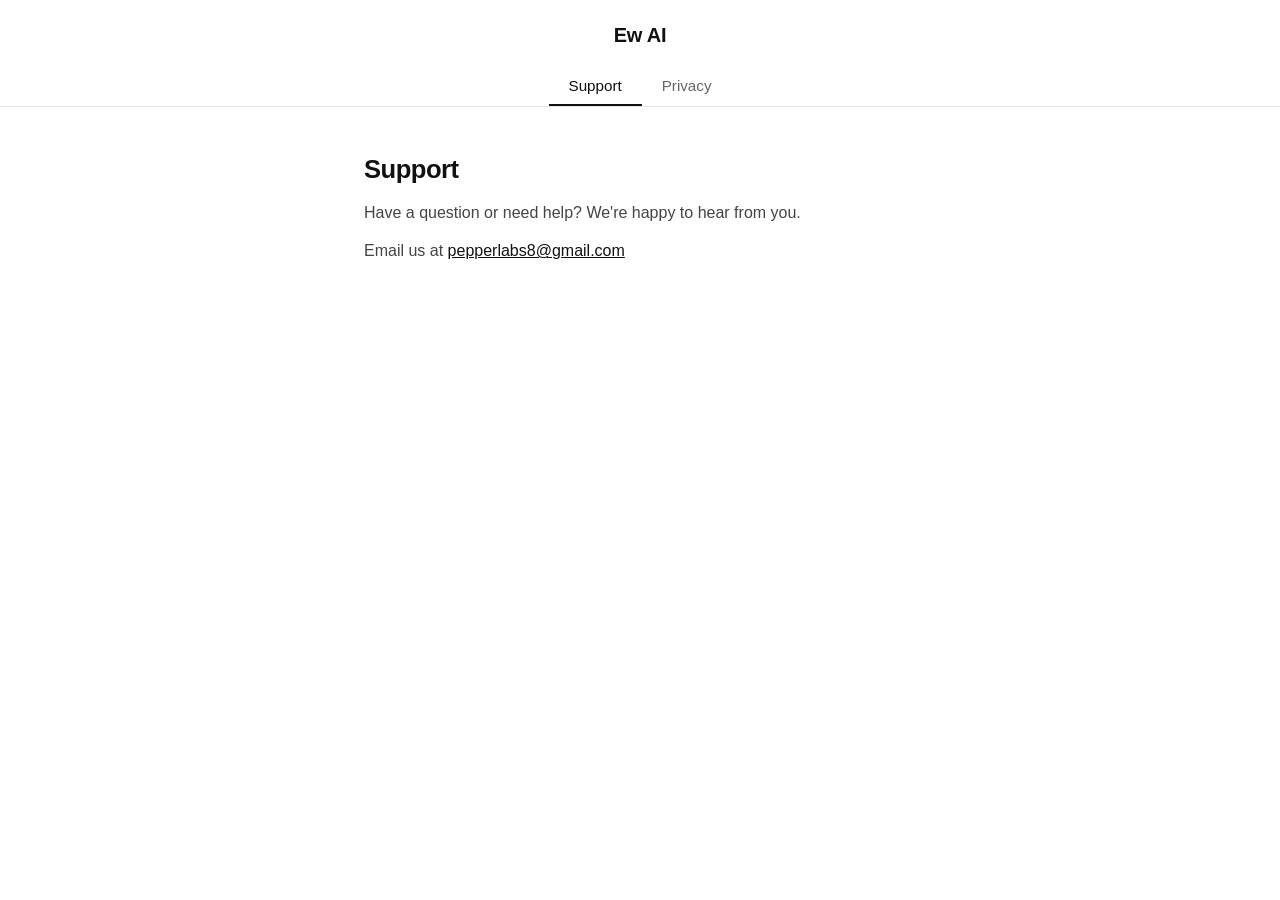
==== support/index.html @ 2c6c0e42 "Initial website Made-with: Cursor" ====
<!DOCTYPE html>
<html lang="en">
<head>
  <meta charset="UTF-8">
  <meta name="viewport" content="width=device-width, initial-scale=1">
  <title>Support — Ew AI</title>
  <link rel="stylesheet" href="../style.css">
</head>
<body>
  <header>
    <span class="app-name">Ew AI</span>
    <nav class="tabs">
      <a href="../support/" class="tab active">Support</a>
      <a href="../privacy/" class="tab">Privacy</a>
    </nav>
  </header>
  <main>
    <h1>Support</h1>
    <p>Have a question or need help? We're happy to hear from you.</p>
    <p>Email us at <a href="mailto:pepperlabs8@gmail.com" class="email">pepperlabs8@gmail.com</a></p>
  </main>
</body>
</html>
---- style.css ----
*, *::before, *::after {
  box-sizing: border-box;
  margin: 0;
  padding: 0;
}

body {
  font-family: -apple-system, BlinkMacSystemFont, "Segoe UI", Roboto, Helvetica, Arial, sans-serif;
  background: #fff;
  color: #111;
  min-height: 100vh;
}

header {
  border-bottom: 1px solid #e5e5e5;
  padding: 24px 24px 0;
  display: flex;
  flex-direction: column;
  align-items: center;
}

.app-name {
  font-size: 1.25rem;
  font-weight: 600;
  letter-spacing: -0.01em;
  margin-bottom: 20px;
  color: #111;
}

nav.tabs {
  display: flex;
  gap: 0;
}

a.tab {
  text-decoration: none;
  font-size: 0.95rem;
  font-weight: 500;
  color: #666;
  padding: 10px 20px;
  border-bottom: 2px solid transparent;
  transition: color 0.15s, border-color 0.15s;
}

a.tab:hover {
  color: #111;
}

a.tab.active {
  color: #111;
  border-bottom-color: #111;
}

main {
  max-width: 600px;
  margin: 0 auto;
  padding: 48px 24px;
}

h1 {
  font-size: 1.6rem;
  font-weight: 600;
  margin-bottom: 16px;
  letter-spacing: -0.02em;
}

p {
  font-size: 1rem;
  line-height: 1.65;
  color: #444;
  margin-bottom: 12px;
}

a.email {
  color: #111;
  font-weight: 500;
}

a.email:hover {
  text-decoration: none;
  color: #555;
}
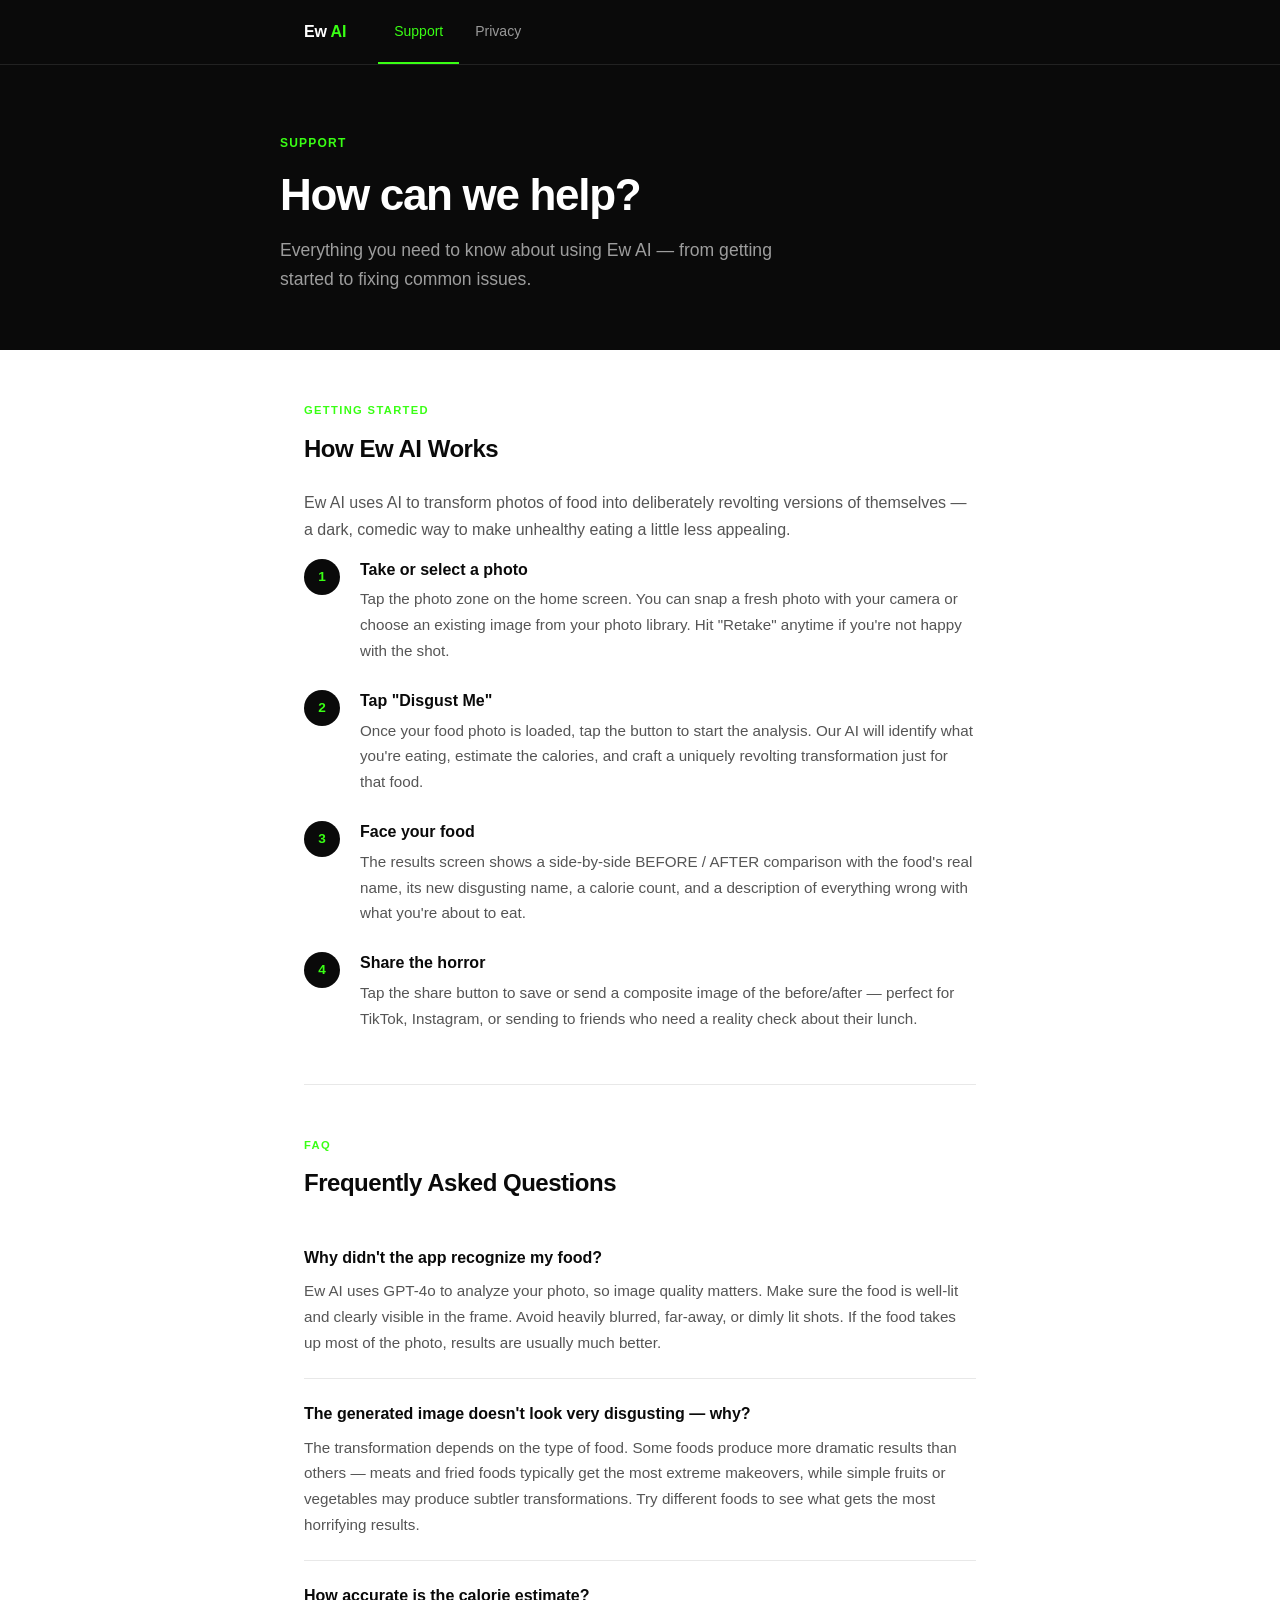
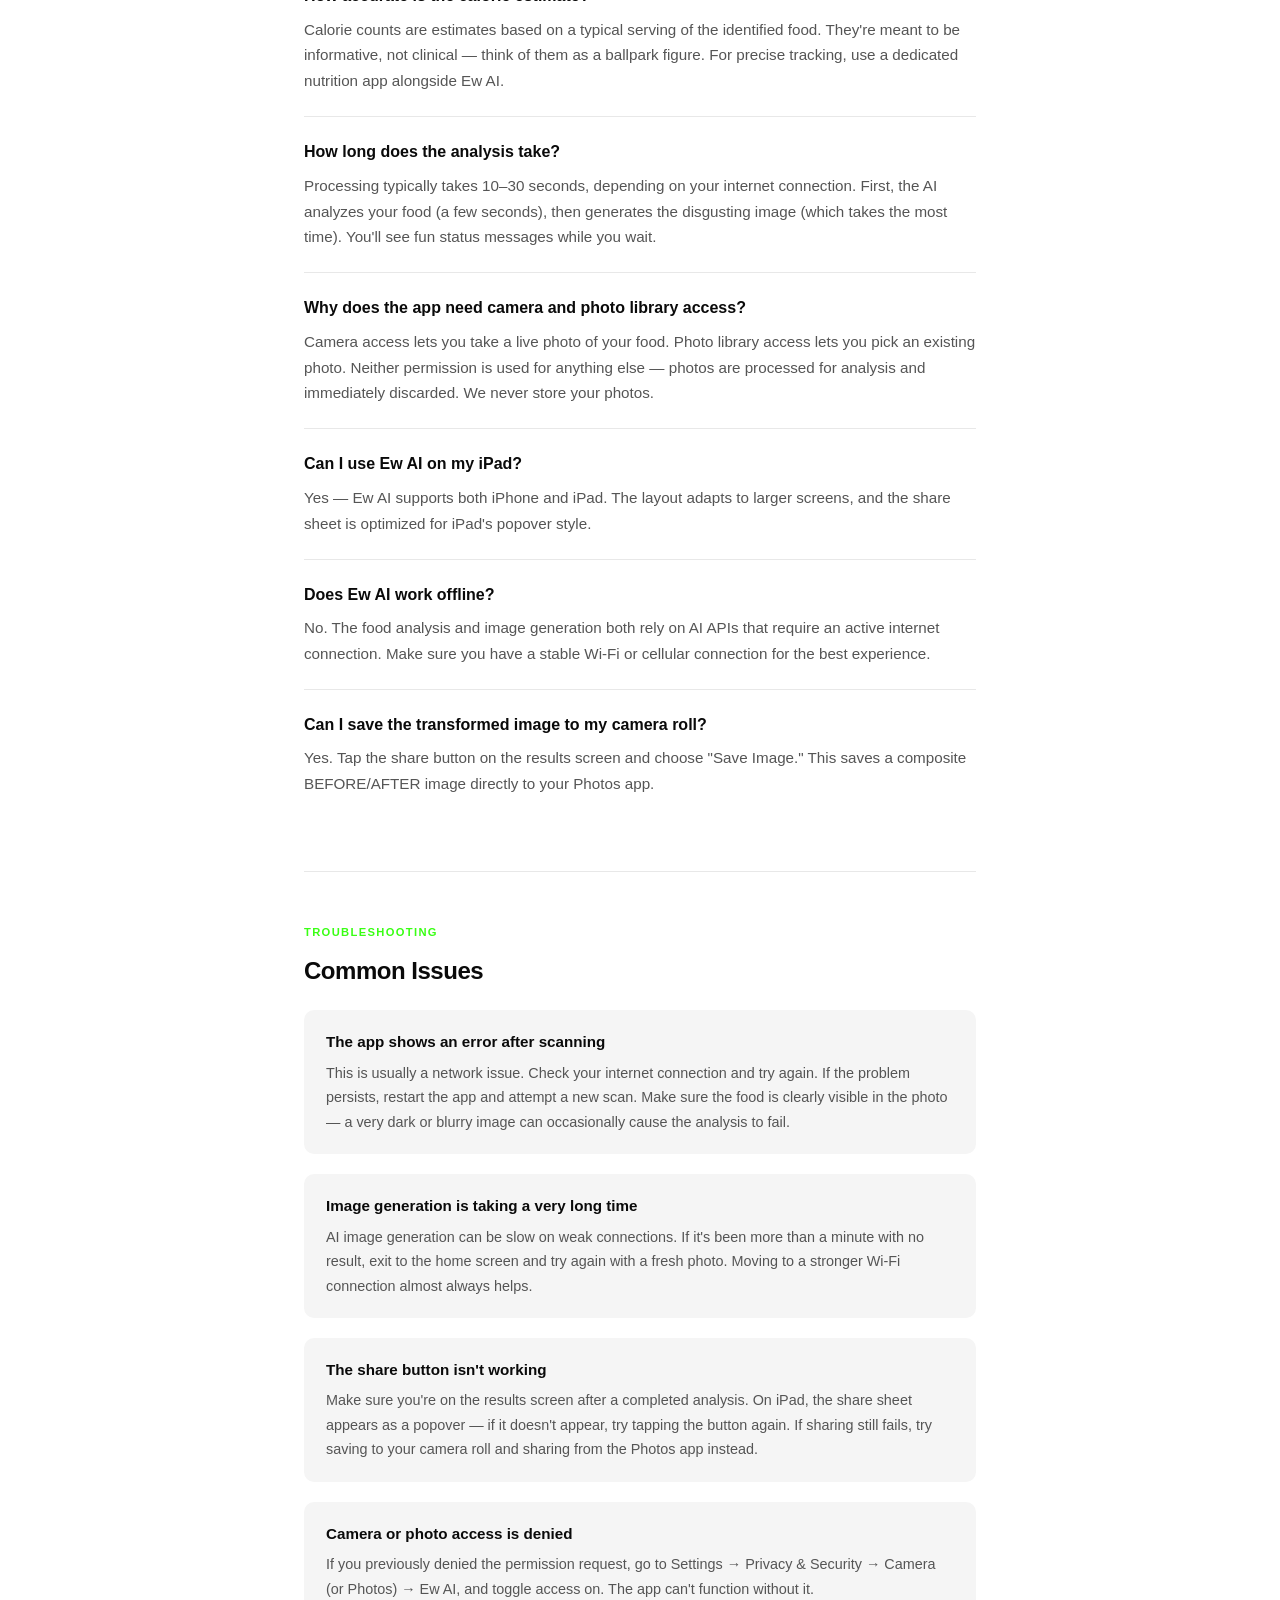
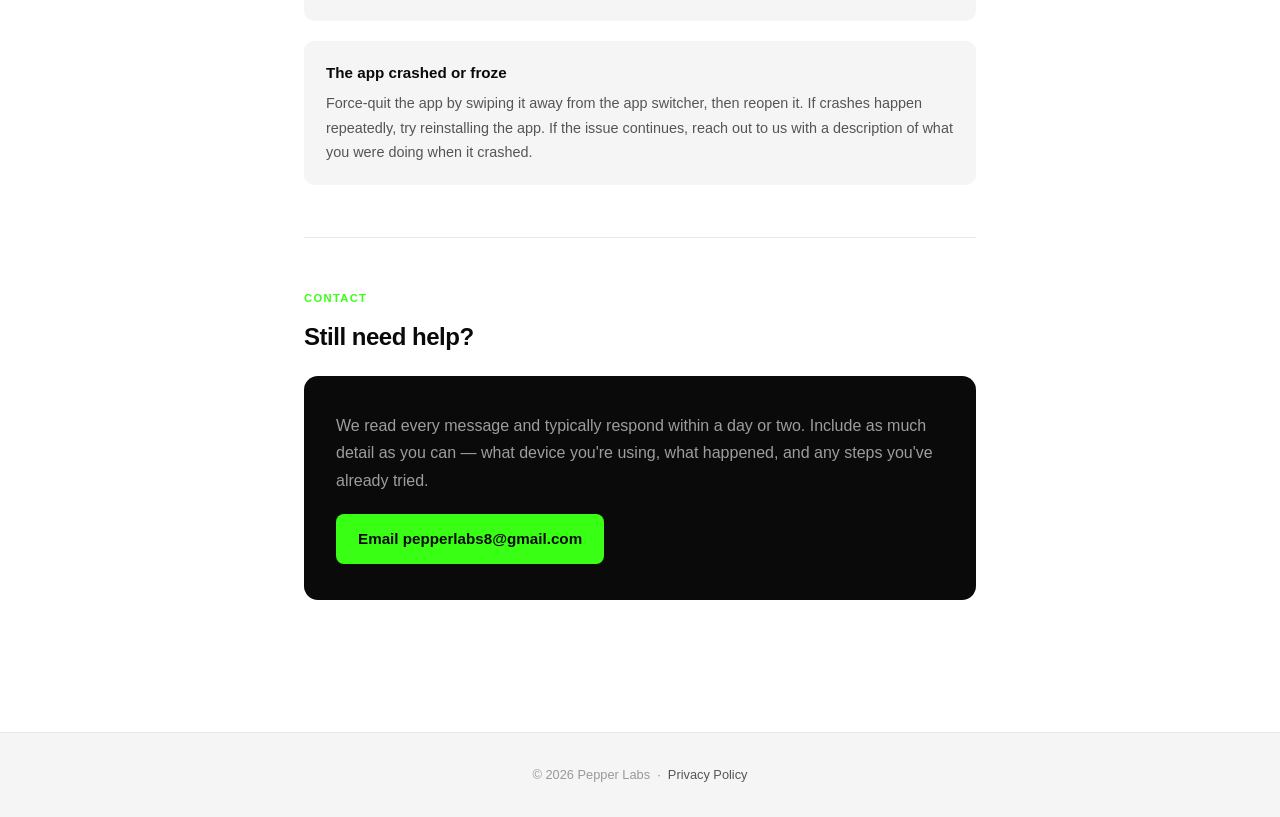
==== commit 735ceaf5: "Update website Made-with: Cursor" ====
--- a/support/index.html
+++ b/support/index.html
@@ -7,17 +7,164 @@
   <link rel="stylesheet" href="../style.css">
 </head>
 <body>
+
   <header>
-    <span class="app-name">Ew AI</span>
-    <nav class="tabs">
-      <a href="../support/" class="tab active">Support</a>
-      <a href="../privacy/" class="tab">Privacy</a>
-    </nav>
+    <div class="header-inner">
+      <span class="app-name">Ew <span>AI</span></span>
+      <nav class="tabs">
+        <a href="../support/" class="tab active">Support</a>
+        <a href="../privacy/" class="tab">Privacy</a>
+      </nav>
+    </div>
   </header>
-  <main>
-    <h1>Support</h1>
-    <p>Have a question or need help? We're happy to hear from you.</p>
-    <p>Email us at <a href="mailto:pepperlabs8@gmail.com" class="email">pepperlabs8@gmail.com</a></p>
-  </main>
+
+  <div class="hero">
+    <div class="hero-inner">
+      <span class="hero-label">Support</span>
+      <h1>How can we help?</h1>
+      <p>Everything you need to know about using Ew AI — from getting started to fixing common issues.</p>
+    </div>
+  </div>
+
+  <div class="content">
+
+    <!-- How It Works -->
+    <div class="section">
+      <div class="section-label">Getting Started</div>
+      <h2>How Ew AI Works</h2>
+      <p>Ew AI uses AI to transform photos of food into deliberately revolting versions of themselves — a dark, comedic way to make unhealthy eating a little less appealing.</p>
+      <div class="steps">
+        <div class="step">
+          <div class="step-num">1</div>
+          <div class="step-body">
+            <h3>Take or select a photo</h3>
+            <p>Tap the photo zone on the home screen. You can snap a fresh photo with your camera or choose an existing image from your photo library. Hit "Retake" anytime if you're not happy with the shot.</p>
+          </div>
+        </div>
+        <div class="step">
+          <div class="step-num">2</div>
+          <div class="step-body">
+            <h3>Tap "Disgust Me"</h3>
+            <p>Once your food photo is loaded, tap the button to start the analysis. Our AI will identify what you're eating, estimate the calories, and craft a uniquely revolting transformation just for that food.</p>
+          </div>
+        </div>
+        <div class="step">
+          <div class="step-num">3</div>
+          <div class="step-body">
+            <h3>Face your food</h3>
+            <p>The results screen shows a side-by-side BEFORE / AFTER comparison with the food's real name, its new disgusting name, a calorie count, and a description of everything wrong with what you're about to eat.</p>
+          </div>
+        </div>
+        <div class="step">
+          <div class="step-num">4</div>
+          <div class="step-body">
+            <h3>Share the horror</h3>
+            <p>Tap the share button to save or send a composite image of the before/after — perfect for TikTok, Instagram, or sending to friends who need a reality check about their lunch.</p>
+          </div>
+        </div>
+      </div>
+    </div>
+
+    <!-- FAQ -->
+    <div class="section">
+      <div class="section-label">FAQ</div>
+      <h2>Frequently Asked Questions</h2>
+      <div class="faq">
+
+        <div class="faq-item">
+          <h3>Why didn't the app recognize my food?</h3>
+          <p>Ew AI uses GPT-4o to analyze your photo, so image quality matters. Make sure the food is well-lit and clearly visible in the frame. Avoid heavily blurred, far-away, or dimly lit shots. If the food takes up most of the photo, results are usually much better.</p>
+        </div>
+
+        <div class="faq-item">
+          <h3>The generated image doesn't look very disgusting — why?</h3>
+          <p>The transformation depends on the type of food. Some foods produce more dramatic results than others — meats and fried foods typically get the most extreme makeovers, while simple fruits or vegetables may produce subtler transformations. Try different foods to see what gets the most horrifying results.</p>
+        </div>
+
+        <div class="faq-item">
+          <h3>How accurate is the calorie estimate?</h3>
+          <p>Calorie counts are estimates based on a typical serving of the identified food. They're meant to be informative, not clinical — think of them as a ballpark figure. For precise tracking, use a dedicated nutrition app alongside Ew AI.</p>
+        </div>
+
+        <div class="faq-item">
+          <h3>How long does the analysis take?</h3>
+          <p>Processing typically takes 10–30 seconds, depending on your internet connection. First, the AI analyzes your food (a few seconds), then generates the disgusting image (which takes the most time). You'll see fun status messages while you wait.</p>
+        </div>
+
+        <div class="faq-item">
+          <h3>Why does the app need camera and photo library access?</h3>
+          <p>Camera access lets you take a live photo of your food. Photo library access lets you pick an existing photo. Neither permission is used for anything else — photos are processed for analysis and immediately discarded. We never store your photos.</p>
+        </div>
+
+        <div class="faq-item">
+          <h3>Can I use Ew AI on my iPad?</h3>
+          <p>Yes — Ew AI supports both iPhone and iPad. The layout adapts to larger screens, and the share sheet is optimized for iPad's popover style.</p>
+        </div>
+
+        <div class="faq-item">
+          <h3>Does Ew AI work offline?</h3>
+          <p>No. The food analysis and image generation both rely on AI APIs that require an active internet connection. Make sure you have a stable Wi-Fi or cellular connection for the best experience.</p>
+        </div>
+
+        <div class="faq-item">
+          <h3>Can I save the transformed image to my camera roll?</h3>
+          <p>Yes. Tap the share button on the results screen and choose "Save Image." This saves a composite BEFORE/AFTER image directly to your Photos app.</p>
+        </div>
+
+      </div>
+    </div>
+
+    <!-- Troubleshooting -->
+    <div class="section">
+      <div class="section-label">Troubleshooting</div>
+      <h2>Common Issues</h2>
+      <div class="trouble-list">
+
+        <div class="trouble-item">
+          <h3>The app shows an error after scanning</h3>
+          <p>This is usually a network issue. Check your internet connection and try again. If the problem persists, restart the app and attempt a new scan. Make sure the food is clearly visible in the photo — a very dark or blurry image can occasionally cause the analysis to fail.</p>
+        </div>
+
+        <div class="trouble-item">
+          <h3>Image generation is taking a very long time</h3>
+          <p>AI image generation can be slow on weak connections. If it's been more than a minute with no result, exit to the home screen and try again with a fresh photo. Moving to a stronger Wi-Fi connection almost always helps.</p>
+        </div>
+
+        <div class="trouble-item">
+          <h3>The share button isn't working</h3>
+          <p>Make sure you're on the results screen after a completed analysis. On iPad, the share sheet appears as a popover — if it doesn't appear, try tapping the button again. If sharing still fails, try saving to your camera roll and sharing from the Photos app instead.</p>
+        </div>
+
+        <div class="trouble-item">
+          <h3>Camera or photo access is denied</h3>
+          <p>If you previously denied the permission request, go to Settings → Privacy & Security → Camera (or Photos) → Ew AI, and toggle access on. The app can't function without it.</p>
+        </div>
+
+        <div class="trouble-item">
+          <h3>The app crashed or froze</h3>
+          <p>Force-quit the app by swiping it away from the app switcher, then reopen it. If crashes happen repeatedly, try reinstalling the app. If the issue continues, reach out to us with a description of what you were doing when it crashed.</p>
+        </div>
+
+      </div>
+    </div>
+
+    <!-- Contact -->
+    <div class="section">
+      <div class="section-label">Contact</div>
+      <h2>Still need help?</h2>
+      <div class="contact-card">
+        <p>We read every message and typically respond within a day or two. Include as much detail as you can — what device you're using, what happened, and any steps you've already tried.</p>
+        <a href="mailto:pepperlabs8@gmail.com" class="email-link">
+          Email pepperlabs8@gmail.com
+        </a>
+      </div>
+    </div>
+
+  </div>
+
+  <footer>
+    <p>&copy; 2026 Pepper Labs &nbsp;&middot;&nbsp; <a href="../privacy/">Privacy Policy</a></p>
+  </footer>
+
 </body>
 </html>
--- a/style.css
+++ b/style.css
@@ -4,27 +4,60 @@
   padding: 0;
 }
 
+:root {
+  --green: #39FF14;
+  --black: #0a0a0a;
+  --gray-100: #f5f5f5;
+  --gray-200: #e8e8e8;
+  --gray-400: #999;
+  --gray-600: #555;
+  --gray-800: #222;
+  --text: #111;
+  --max-width: 720px;
+}
+
+html {
+  scroll-behavior: smooth;
+}
+
 body {
   font-family: -apple-system, BlinkMacSystemFont, "Segoe UI", Roboto, Helvetica, Arial, sans-serif;
   background: #fff;
-  color: #111;
-  min-height: 100vh;
-}
+  color: var(--text);
+  line-height: 1.6;
+  -webkit-font-smoothing: antialiased;
+}
+
+/* ─── Header ─────────────────────────────── */
 
 header {
-  border-bottom: 1px solid #e5e5e5;
-  padding: 24px 24px 0;
-  display: flex;
-  flex-direction: column;
+  position: sticky;
+  top: 0;
+  z-index: 100;
+  background: var(--black);
+  border-bottom: 1px solid #222;
+}
+
+.header-inner {
+  max-width: var(--max-width);
+  margin: 0 auto;
+  padding: 0 24px;
+  display: flex;
   align-items: center;
+  gap: 32px;
 }
 
 .app-name {
-  font-size: 1.25rem;
-  font-weight: 600;
+  font-size: 1rem;
+  font-weight: 700;
+  color: #fff;
   letter-spacing: -0.01em;
-  margin-bottom: 20px;
-  color: #111;
+  padding: 18px 0;
+  flex-shrink: 0;
+}
+
+.app-name span {
+  color: var(--green);
 }
 
 nav.tabs {
@@ -34,49 +67,348 @@
 
 a.tab {
   text-decoration: none;
-  font-size: 0.95rem;
+  font-size: 0.875rem;
   font-weight: 500;
-  color: #666;
-  padding: 10px 20px;
+  color: var(--gray-400);
+  padding: 20px 16px;
   border-bottom: 2px solid transparent;
   transition: color 0.15s, border-color 0.15s;
+  white-space: nowrap;
 }
 
 a.tab:hover {
-  color: #111;
+  color: #fff;
 }
 
 a.tab.active {
-  color: #111;
-  border-bottom-color: #111;
-}
-
-main {
-  max-width: 600px;
+  color: var(--green);
+  border-bottom-color: var(--green);
+}
+
+/* ─── Hero ────────────────────────────────── */
+
+.hero {
+  background: var(--black);
+  color: #fff;
+  padding: 64px 24px 56px;
+}
+
+.hero-inner {
+  max-width: var(--max-width);
   margin: 0 auto;
-  padding: 48px 24px;
-}
-
-h1 {
-  font-size: 1.6rem;
+}
+
+.hero-label {
+  display: inline-block;
+  font-size: 0.75rem;
   font-weight: 600;
+  letter-spacing: 0.1em;
+  text-transform: uppercase;
+  color: var(--green);
   margin-bottom: 16px;
+}
+
+.hero h1 {
+  font-size: clamp(2rem, 5vw, 2.75rem);
+  font-weight: 700;
+  letter-spacing: -0.03em;
+  line-height: 1.15;
+  margin-bottom: 16px;
+}
+
+.hero p {
+  font-size: 1.1rem;
+  color: rgba(255,255,255,0.6);
+  max-width: 520px;
+  line-height: 1.65;
+}
+
+/* ─── Content ─────────────────────────────── */
+
+.content {
+  max-width: var(--max-width);
+  margin: 0 auto;
+  padding: 0 24px 80px;
+}
+
+/* ─── Section ─────────────────────────────── */
+
+.section {
+  padding: 52px 0;
+  border-bottom: 1px solid var(--gray-200);
+}
+
+.section:last-child {
+  border-bottom: none;
+}
+
+.section-label {
+  font-size: 0.7rem;
+  font-weight: 700;
+  letter-spacing: 0.12em;
+  text-transform: uppercase;
+  color: var(--green);
+  margin-bottom: 10px;
+}
+
+.section h2 {
+  font-size: 1.5rem;
+  font-weight: 700;
   letter-spacing: -0.02em;
-}
-
-p {
+  margin-bottom: 20px;
+  color: var(--black);
+}
+
+.section p {
   font-size: 1rem;
-  line-height: 1.65;
-  color: #444;
-  margin-bottom: 12px;
-}
-
-a.email {
-  color: #111;
-  font-weight: 500;
-}
-
-a.email:hover {
+  color: var(--gray-600);
+  line-height: 1.7;
+  margin-bottom: 14px;
+}
+
+.section p:last-child {
+  margin-bottom: 0;
+}
+
+/* ─── Steps ───────────────────────────────── */
+
+.steps {
+  display: flex;
+  flex-direction: column;
+  gap: 24px;
+  margin-top: 8px;
+}
+
+.step {
+  display: flex;
+  gap: 20px;
+  align-items: flex-start;
+}
+
+.step-num {
+  flex-shrink: 0;
+  width: 36px;
+  height: 36px;
+  border-radius: 50%;
+  background: var(--black);
+  color: var(--green);
+  font-size: 0.85rem;
+  font-weight: 700;
+  display: flex;
+  align-items: center;
+  justify-content: center;
+  margin-top: 2px;
+}
+
+.step-body h3 {
+  font-size: 1rem;
+  font-weight: 600;
+  color: var(--black);
+  margin-bottom: 4px;
+}
+
+.step-body p {
+  margin-bottom: 0;
+  font-size: 0.95rem;
+}
+
+/* ─── FAQ ─────────────────────────────────── */
+
+.faq {
+  display: flex;
+  flex-direction: column;
+  gap: 0;
+}
+
+.faq-item {
+  padding: 22px 0;
+  border-bottom: 1px solid var(--gray-200);
+}
+
+.faq-item:last-child {
+  border-bottom: none;
+}
+
+.faq-item h3 {
+  font-size: 1rem;
+  font-weight: 600;
+  color: var(--black);
+  margin-bottom: 8px;
+}
+
+.faq-item p {
+  font-size: 0.95rem;
+  margin-bottom: 0;
+}
+
+/* ─── Troubleshooting ─────────────────────── */
+
+.trouble-list {
+  display: flex;
+  flex-direction: column;
+  gap: 20px;
+}
+
+.trouble-item {
+  background: var(--gray-100);
+  border-radius: 10px;
+  padding: 20px 22px;
+}
+
+.trouble-item h3 {
+  font-size: 0.95rem;
+  font-weight: 600;
+  color: var(--black);
+  margin-bottom: 6px;
+}
+
+.trouble-item p {
+  font-size: 0.9rem;
+  margin-bottom: 0;
+}
+
+/* ─── Contact ─────────────────────────────── */
+
+.contact-card {
+  background: var(--black);
+  border-radius: 14px;
+  padding: 36px 32px;
+  color: #fff;
+}
+
+.contact-card p {
+  color: rgba(255,255,255,0.6);
+  margin-bottom: 20px;
+}
+
+.contact-card a.email-link {
+  display: inline-flex;
+  align-items: center;
+  gap: 10px;
+  background: var(--green);
+  color: var(--black);
   text-decoration: none;
-  color: #555;
-}
+  font-weight: 700;
+  font-size: 0.95rem;
+  padding: 13px 22px;
+  border-radius: 8px;
+  transition: opacity 0.15s;
+}
+
+.contact-card a.email-link:hover {
+  opacity: 0.88;
+}
+
+/* ─── Privacy specific ────────────────────── */
+
+.no-collect-grid {
+  display: grid;
+  grid-template-columns: 1fr 1fr;
+  gap: 12px;
+  margin-top: 4px;
+}
+
+.no-collect-item {
+  display: flex;
+  align-items: center;
+  gap: 10px;
+  font-size: 0.95rem;
+  color: var(--gray-600);
+}
+
+.no-collect-item::before {
+  content: '';
+  flex-shrink: 0;
+  width: 8px;
+  height: 8px;
+  border-radius: 50%;
+  background: var(--green);
+}
+
+.policy-list {
+  list-style: none;
+  display: flex;
+  flex-direction: column;
+  gap: 12px;
+  margin-top: 4px;
+}
+
+.policy-list li {
+  display: flex;
+  gap: 14px;
+  align-items: flex-start;
+  font-size: 0.95rem;
+  color: var(--gray-600);
+  line-height: 1.6;
+}
+
+.policy-list li::before {
+  content: '';
+  flex-shrink: 0;
+  width: 8px;
+  height: 8px;
+  border-radius: 50%;
+  background: var(--green);
+  margin-top: 7px;
+}
+
+.highlight-box {
+  background: var(--black);
+  color: #fff;
+  border-radius: 12px;
+  padding: 28px 28px;
+  margin-top: 4px;
+}
+
+.highlight-box p {
+  color: rgba(255,255,255,0.65);
+  font-size: 0.95rem;
+  margin-bottom: 0;
+}
+
+.highlight-box strong {
+  color: var(--green);
+}
+
+/* ─── Footer ──────────────────────────────── */
+
+footer {
+  background: var(--gray-100);
+  border-top: 1px solid var(--gray-200);
+  padding: 32px 24px;
+  text-align: center;
+}
+
+footer p {
+  font-size: 0.8rem;
+  color: var(--gray-400);
+}
+
+footer a {
+  color: var(--gray-600);
+  text-decoration: none;
+}
+
+footer a:hover {
+  color: var(--text);
+}
+
+/* ─── Responsive ──────────────────────────── */
+
+@media (max-width: 600px) {
+  .no-collect-grid {
+    grid-template-columns: 1fr;
+  }
+
+  .contact-card {
+    padding: 28px 22px;
+  }
+
+  .hero {
+    padding: 48px 20px 40px;
+  }
+
+  .hero h1 {
+    font-size: 1.85rem;
+  }
+}
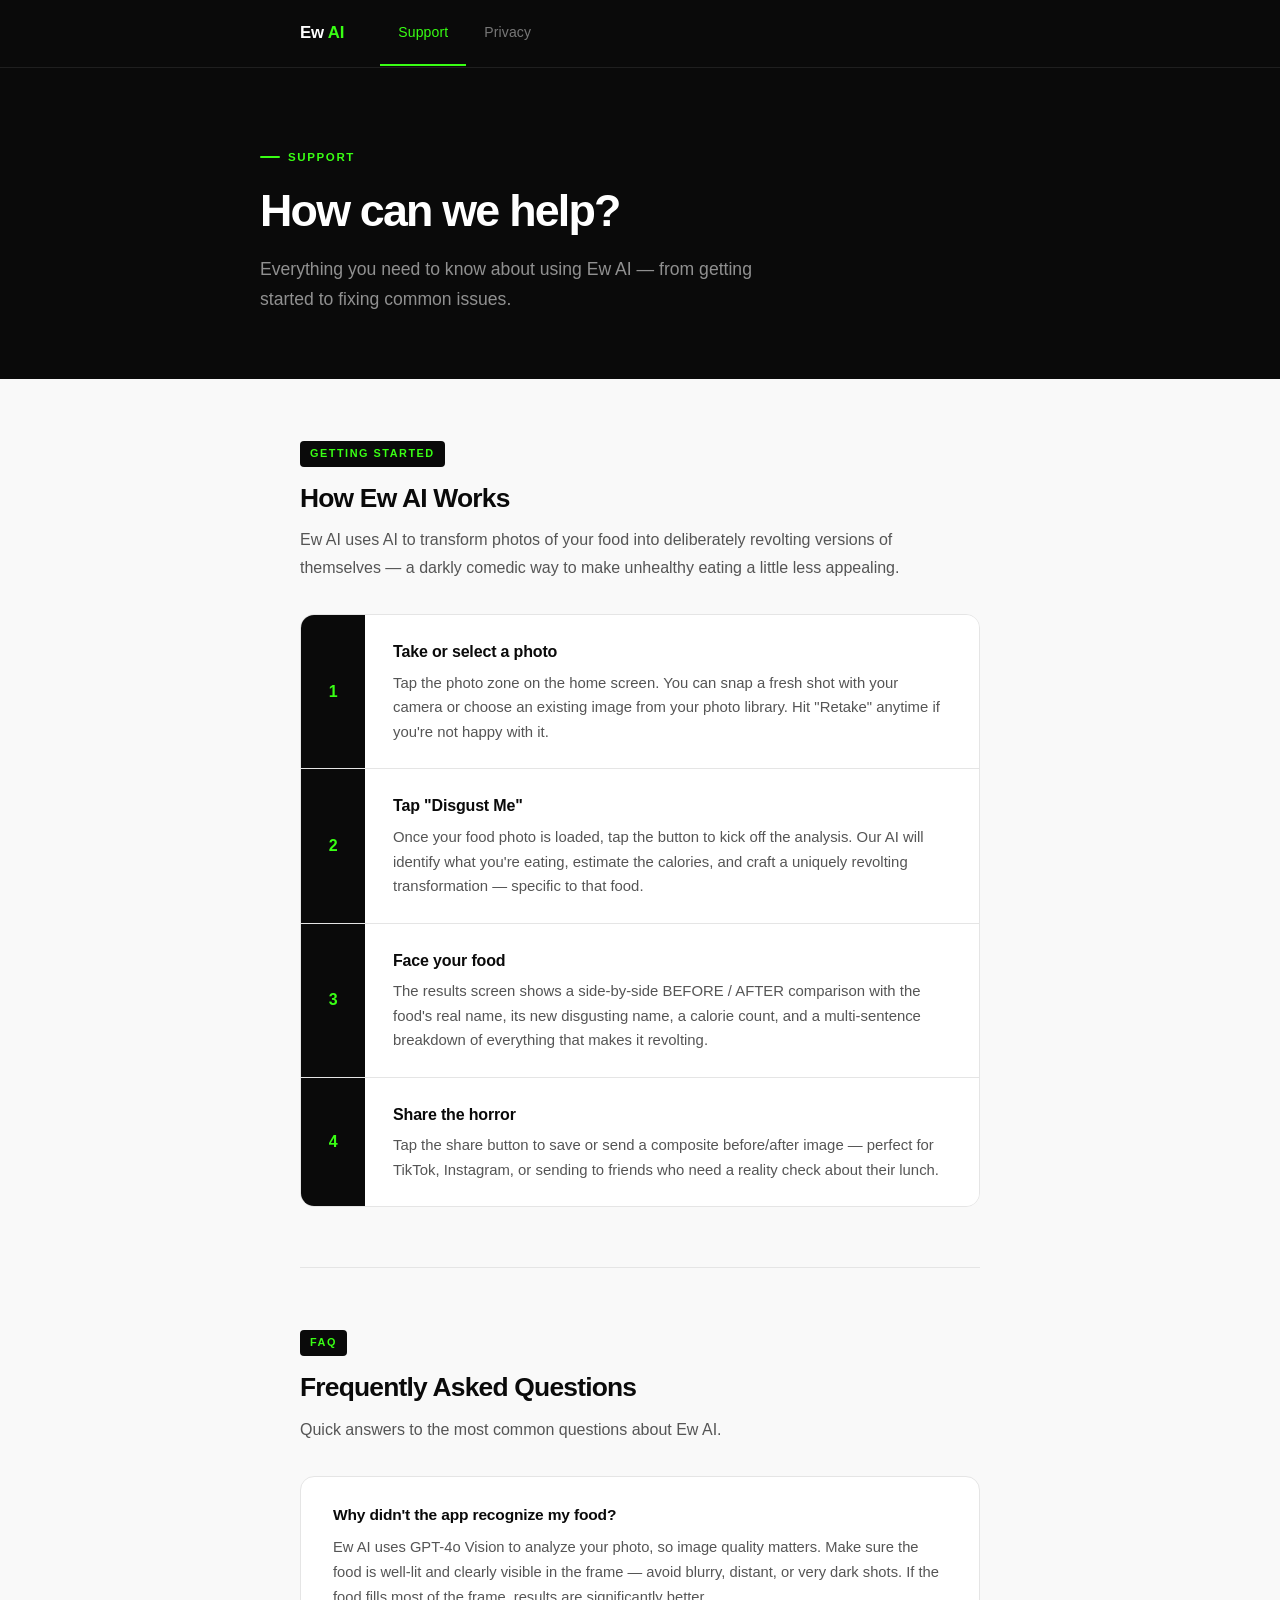
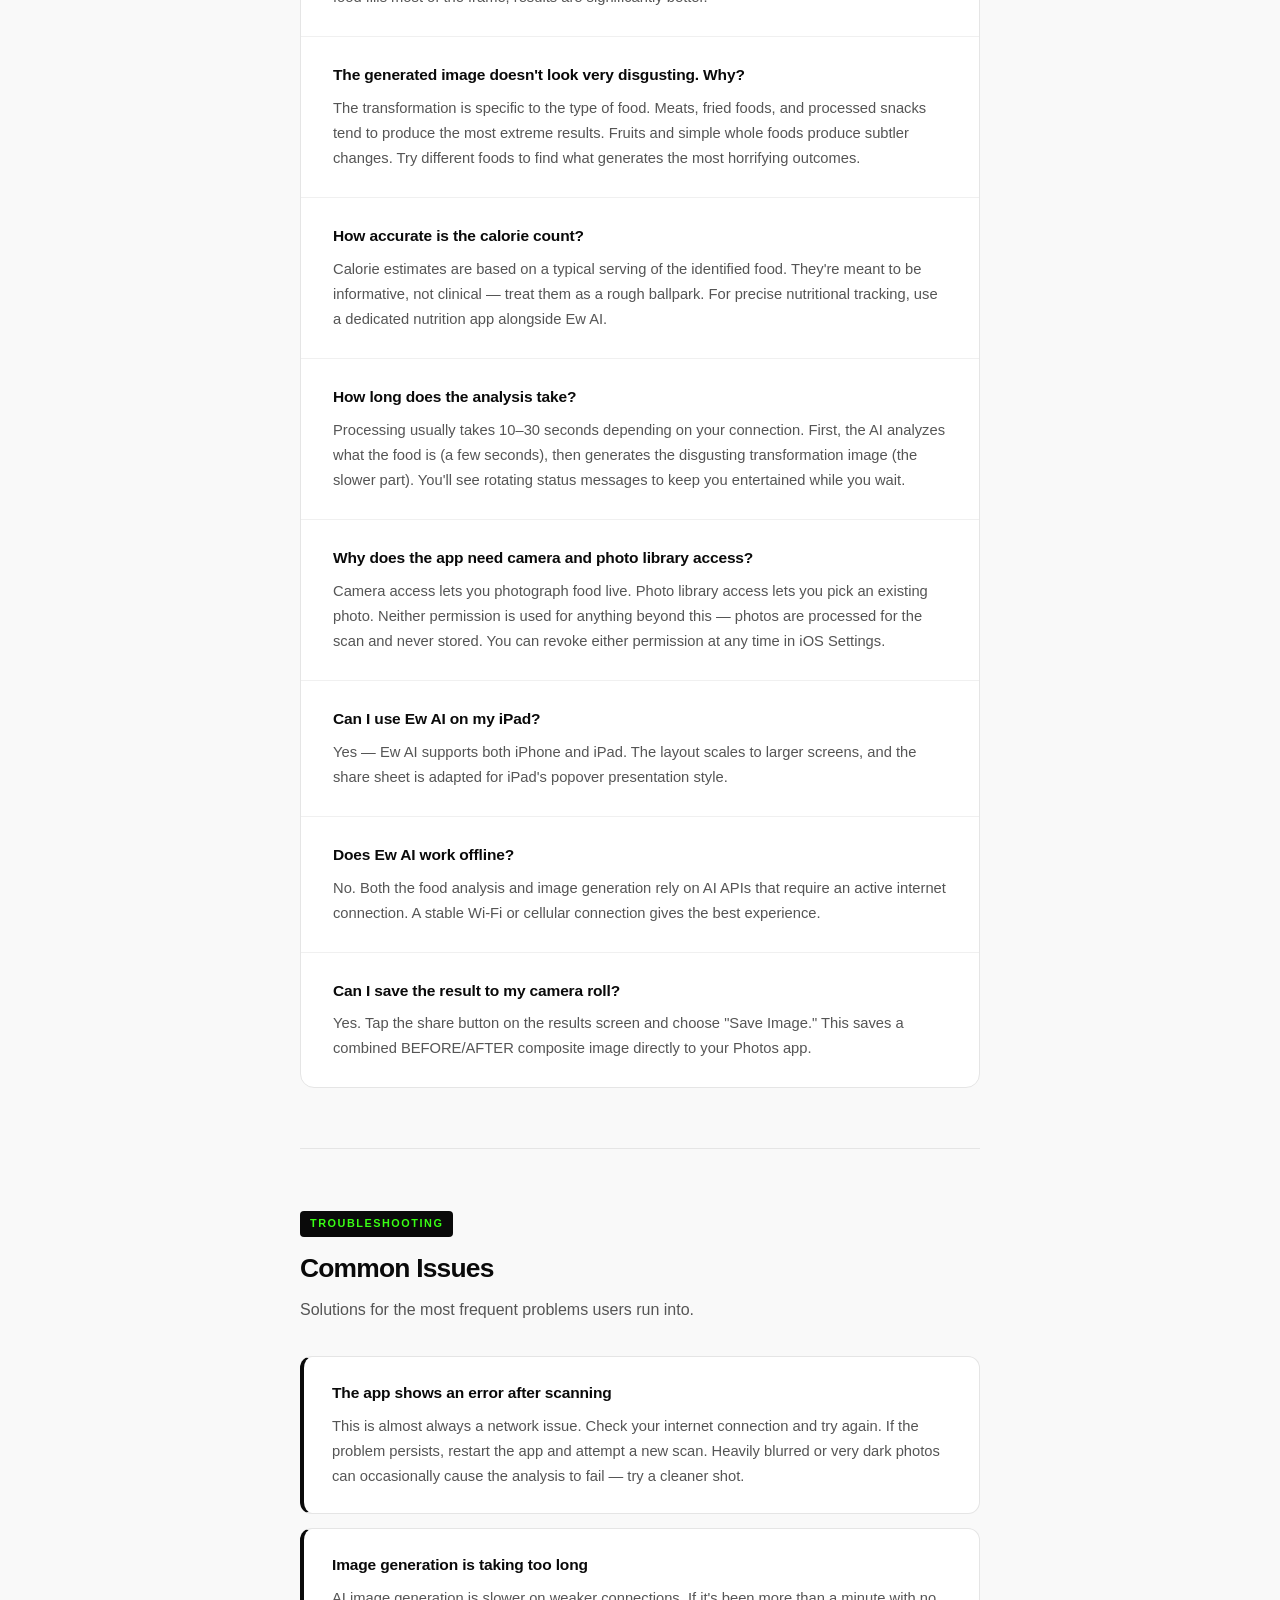
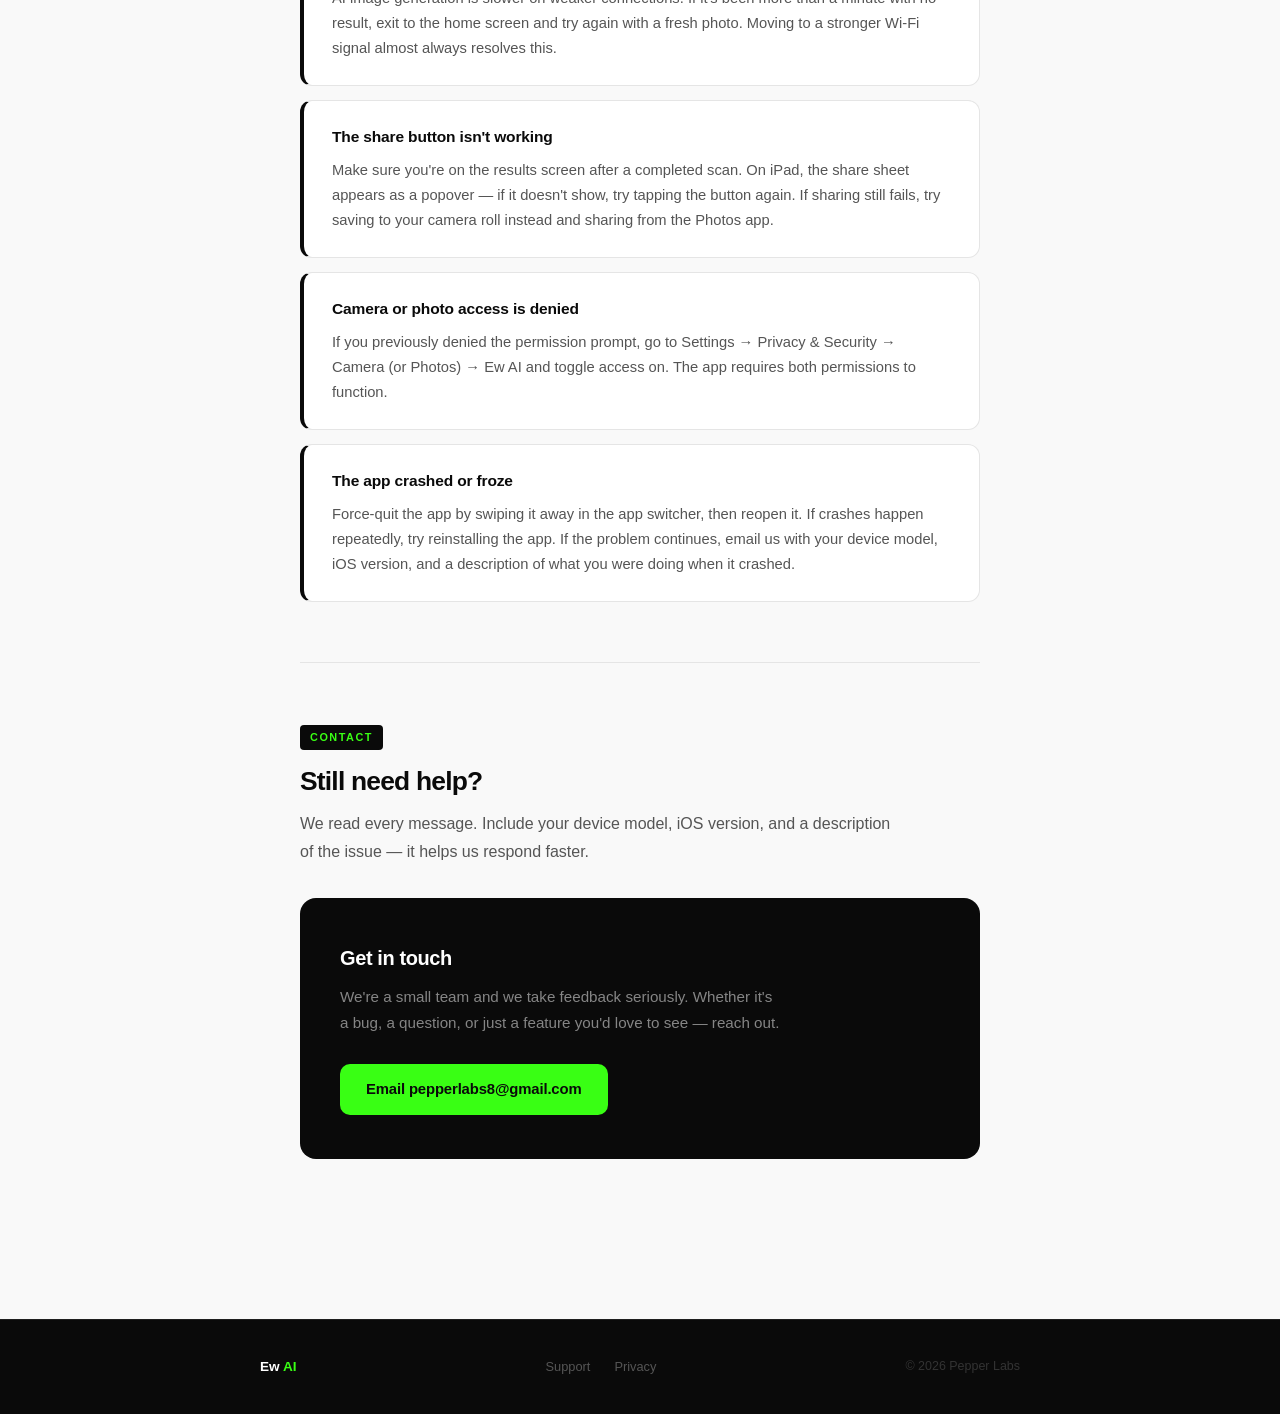
==== commit aa966d04: "fixed padding." ====
--- a/support/index.html
+++ b/support/index.html
@@ -10,7 +10,7 @@
 
   <header>
     <div class="header-inner">
-      <span class="app-name">Ew <span>AI</span></span>
+      <span class="app-name">Ew <span class="green">AI</span></span>
       <nav class="tabs">
         <a href="../support/" class="tab active">Support</a>
         <a href="../privacy/" class="tab">Privacy</a>
@@ -20,46 +20,47 @@
 
   <div class="hero">
     <div class="hero-inner">
-      <span class="hero-label">Support</span>
+      <div class="hero-eyebrow">Support</div>
       <h1>How can we help?</h1>
       <p>Everything you need to know about using Ew AI — from getting started to fixing common issues.</p>
     </div>
   </div>
 
-  <div class="content">
+  <div class="page">
 
     <!-- How It Works -->
     <div class="section">
-      <div class="section-label">Getting Started</div>
+      <div class="section-eyebrow">Getting Started</div>
       <h2>How Ew AI Works</h2>
-      <p>Ew AI uses AI to transform photos of food into deliberately revolting versions of themselves — a dark, comedic way to make unhealthy eating a little less appealing.</p>
+      <p>Ew AI uses AI to transform photos of your food into deliberately revolting versions of themselves — a darkly comedic way to make unhealthy eating a little less appealing.</p>
+
       <div class="steps">
         <div class="step">
           <div class="step-num">1</div>
           <div class="step-body">
             <h3>Take or select a photo</h3>
-            <p>Tap the photo zone on the home screen. You can snap a fresh photo with your camera or choose an existing image from your photo library. Hit "Retake" anytime if you're not happy with the shot.</p>
+            <p>Tap the photo zone on the home screen. You can snap a fresh shot with your camera or choose an existing image from your photo library. Hit "Retake" anytime if you're not happy with it.</p>
           </div>
         </div>
         <div class="step">
           <div class="step-num">2</div>
           <div class="step-body">
             <h3>Tap "Disgust Me"</h3>
-            <p>Once your food photo is loaded, tap the button to start the analysis. Our AI will identify what you're eating, estimate the calories, and craft a uniquely revolting transformation just for that food.</p>
+            <p>Once your food photo is loaded, tap the button to kick off the analysis. Our AI will identify what you're eating, estimate the calories, and craft a uniquely revolting transformation — specific to that food.</p>
           </div>
         </div>
         <div class="step">
           <div class="step-num">3</div>
           <div class="step-body">
             <h3>Face your food</h3>
-            <p>The results screen shows a side-by-side BEFORE / AFTER comparison with the food's real name, its new disgusting name, a calorie count, and a description of everything wrong with what you're about to eat.</p>
+            <p>The results screen shows a side-by-side BEFORE / AFTER comparison with the food's real name, its new disgusting name, a calorie count, and a multi-sentence breakdown of everything that makes it revolting.</p>
           </div>
         </div>
         <div class="step">
           <div class="step-num">4</div>
           <div class="step-body">
             <h3>Share the horror</h3>
-            <p>Tap the share button to save or send a composite image of the before/after — perfect for TikTok, Instagram, or sending to friends who need a reality check about their lunch.</p>
+            <p>Tap the share button to save or send a composite before/after image — perfect for TikTok, Instagram, or sending to friends who need a reality check about their lunch.</p>
           </div>
         </div>
       </div>
@@ -67,103 +68,99 @@
 
     <!-- FAQ -->
     <div class="section">
-      <div class="section-label">FAQ</div>
+      <div class="section-eyebrow">FAQ</div>
       <h2>Frequently Asked Questions</h2>
+      <p>Quick answers to the most common questions about Ew AI.</p>
+
       <div class="faq">
-
         <div class="faq-item">
           <h3>Why didn't the app recognize my food?</h3>
-          <p>Ew AI uses GPT-4o to analyze your photo, so image quality matters. Make sure the food is well-lit and clearly visible in the frame. Avoid heavily blurred, far-away, or dimly lit shots. If the food takes up most of the photo, results are usually much better.</p>
+          <p>Ew AI uses GPT-4o Vision to analyze your photo, so image quality matters. Make sure the food is well-lit and clearly visible in the frame — avoid blurry, distant, or very dark shots. If the food fills most of the frame, results are significantly better.</p>
         </div>
-
         <div class="faq-item">
-          <h3>The generated image doesn't look very disgusting — why?</h3>
-          <p>The transformation depends on the type of food. Some foods produce more dramatic results than others — meats and fried foods typically get the most extreme makeovers, while simple fruits or vegetables may produce subtler transformations. Try different foods to see what gets the most horrifying results.</p>
+          <h3>The generated image doesn't look very disgusting. Why?</h3>
+          <p>The transformation is specific to the type of food. Meats, fried foods, and processed snacks tend to produce the most extreme results. Fruits and simple whole foods produce subtler changes. Try different foods to find what generates the most horrifying outcomes.</p>
         </div>
-
         <div class="faq-item">
-          <h3>How accurate is the calorie estimate?</h3>
-          <p>Calorie counts are estimates based on a typical serving of the identified food. They're meant to be informative, not clinical — think of them as a ballpark figure. For precise tracking, use a dedicated nutrition app alongside Ew AI.</p>
+          <h3>How accurate is the calorie count?</h3>
+          <p>Calorie estimates are based on a typical serving of the identified food. They're meant to be informative, not clinical — treat them as a rough ballpark. For precise nutritional tracking, use a dedicated nutrition app alongside Ew AI.</p>
         </div>
-
         <div class="faq-item">
           <h3>How long does the analysis take?</h3>
-          <p>Processing typically takes 10–30 seconds, depending on your internet connection. First, the AI analyzes your food (a few seconds), then generates the disgusting image (which takes the most time). You'll see fun status messages while you wait.</p>
+          <p>Processing usually takes 10–30 seconds depending on your connection. First, the AI analyzes what the food is (a few seconds), then generates the disgusting transformation image (the slower part). You'll see rotating status messages to keep you entertained while you wait.</p>
         </div>
-
         <div class="faq-item">
           <h3>Why does the app need camera and photo library access?</h3>
-          <p>Camera access lets you take a live photo of your food. Photo library access lets you pick an existing photo. Neither permission is used for anything else — photos are processed for analysis and immediately discarded. We never store your photos.</p>
+          <p>Camera access lets you photograph food live. Photo library access lets you pick an existing photo. Neither permission is used for anything beyond this — photos are processed for the scan and never stored. You can revoke either permission at any time in iOS Settings.</p>
         </div>
-
         <div class="faq-item">
           <h3>Can I use Ew AI on my iPad?</h3>
-          <p>Yes — Ew AI supports both iPhone and iPad. The layout adapts to larger screens, and the share sheet is optimized for iPad's popover style.</p>
+          <p>Yes — Ew AI supports both iPhone and iPad. The layout scales to larger screens, and the share sheet is adapted for iPad's popover presentation style.</p>
         </div>
-
         <div class="faq-item">
           <h3>Does Ew AI work offline?</h3>
-          <p>No. The food analysis and image generation both rely on AI APIs that require an active internet connection. Make sure you have a stable Wi-Fi or cellular connection for the best experience.</p>
+          <p>No. Both the food analysis and image generation rely on AI APIs that require an active internet connection. A stable Wi-Fi or cellular connection gives the best experience.</p>
         </div>
-
         <div class="faq-item">
-          <h3>Can I save the transformed image to my camera roll?</h3>
-          <p>Yes. Tap the share button on the results screen and choose "Save Image." This saves a composite BEFORE/AFTER image directly to your Photos app.</p>
+          <h3>Can I save the result to my camera roll?</h3>
+          <p>Yes. Tap the share button on the results screen and choose "Save Image." This saves a combined BEFORE/AFTER composite image directly to your Photos app.</p>
         </div>
-
       </div>
     </div>
 
     <!-- Troubleshooting -->
     <div class="section">
-      <div class="section-label">Troubleshooting</div>
+      <div class="section-eyebrow">Troubleshooting</div>
       <h2>Common Issues</h2>
+      <p>Solutions for the most frequent problems users run into.</p>
+
       <div class="trouble-list">
-
         <div class="trouble-item">
           <h3>The app shows an error after scanning</h3>
-          <p>This is usually a network issue. Check your internet connection and try again. If the problem persists, restart the app and attempt a new scan. Make sure the food is clearly visible in the photo — a very dark or blurry image can occasionally cause the analysis to fail.</p>
+          <p>This is almost always a network issue. Check your internet connection and try again. If the problem persists, restart the app and attempt a new scan. Heavily blurred or very dark photos can occasionally cause the analysis to fail — try a cleaner shot.</p>
         </div>
-
         <div class="trouble-item">
-          <h3>Image generation is taking a very long time</h3>
-          <p>AI image generation can be slow on weak connections. If it's been more than a minute with no result, exit to the home screen and try again with a fresh photo. Moving to a stronger Wi-Fi connection almost always helps.</p>
+          <h3>Image generation is taking too long</h3>
+          <p>AI image generation is slower on weaker connections. If it's been more than a minute with no result, exit to the home screen and try again with a fresh photo. Moving to a stronger Wi-Fi signal almost always resolves this.</p>
         </div>
-
         <div class="trouble-item">
           <h3>The share button isn't working</h3>
-          <p>Make sure you're on the results screen after a completed analysis. On iPad, the share sheet appears as a popover — if it doesn't appear, try tapping the button again. If sharing still fails, try saving to your camera roll and sharing from the Photos app instead.</p>
+          <p>Make sure you're on the results screen after a completed scan. On iPad, the share sheet appears as a popover — if it doesn't show, try tapping the button again. If sharing still fails, try saving to your camera roll instead and sharing from the Photos app.</p>
         </div>
-
         <div class="trouble-item">
           <h3>Camera or photo access is denied</h3>
-          <p>If you previously denied the permission request, go to Settings → Privacy & Security → Camera (or Photos) → Ew AI, and toggle access on. The app can't function without it.</p>
+          <p>If you previously denied the permission prompt, go to Settings → Privacy & Security → Camera (or Photos) → Ew AI and toggle access on. The app requires both permissions to function.</p>
         </div>
-
         <div class="trouble-item">
           <h3>The app crashed or froze</h3>
-          <p>Force-quit the app by swiping it away from the app switcher, then reopen it. If crashes happen repeatedly, try reinstalling the app. If the issue continues, reach out to us with a description of what you were doing when it crashed.</p>
+          <p>Force-quit the app by swiping it away in the app switcher, then reopen it. If crashes happen repeatedly, try reinstalling the app. If the problem continues, email us with your device model, iOS version, and a description of what you were doing when it crashed.</p>
         </div>
-
       </div>
     </div>
 
     <!-- Contact -->
     <div class="section">
-      <div class="section-label">Contact</div>
+      <div class="section-eyebrow">Contact</div>
       <h2>Still need help?</h2>
+      <p>We read every message. Include your device model, iOS version, and a description of the issue — it helps us respond faster.</p>
       <div class="contact-card">
-        <p>We read every message and typically respond within a day or two. Include as much detail as you can — what device you're using, what happened, and any steps you've already tried.</p>
-        <a href="mailto:pepperlabs8@gmail.com" class="email-link">
-          Email pepperlabs8@gmail.com
-        </a>
+        <h3>Get in touch</h3>
+        <p>We're a small team and we take feedback seriously. Whether it's a bug, a question, or just a feature you'd love to see — reach out.</p>
+        <a href="mailto:pepperlabs8@gmail.com" class="email-btn">Email pepperlabs8@gmail.com</a>
       </div>
     </div>
 
   </div>
 
   <footer>
-    <p>&copy; 2026 Pepper Labs &nbsp;&middot;&nbsp; <a href="../privacy/">Privacy Policy</a></p>
+    <div class="footer-inner">
+      <span class="footer-brand">Ew <span class="green">AI</span></span>
+      <div class="footer-links">
+        <a href="../support/">Support</a>
+        <a href="../privacy/">Privacy</a>
+      </div>
+      <span class="footer-copy">&copy; 2026 Pepper Labs</span>
+    </div>
   </footer>
 
 </body>
--- a/style.css
+++ b/style.css
@@ -4,26 +4,14 @@
   padding: 0;
 }
 
-:root {
-  --green: #39FF14;
-  --black: #0a0a0a;
-  --gray-100: #f5f5f5;
-  --gray-200: #e8e8e8;
-  --gray-400: #999;
-  --gray-600: #555;
-  --gray-800: #222;
-  --text: #111;
-  --max-width: 720px;
-}
-
 html {
   scroll-behavior: smooth;
 }
 
 body {
   font-family: -apple-system, BlinkMacSystemFont, "Segoe UI", Roboto, Helvetica, Arial, sans-serif;
-  background: #fff;
-  color: var(--text);
+  background: #f9f9f9;
+  color: #111;
   line-height: 1.6;
   -webkit-font-smoothing: antialiased;
 }
@@ -31,49 +19,49 @@
 /* ─── Header ─────────────────────────────── */
 
 header {
+  background: #0a0a0a;
+  border-bottom: 1px solid #1f1f1f;
   position: sticky;
   top: 0;
   z-index: 100;
-  background: var(--black);
-  border-bottom: 1px solid #222;
 }
 
 .header-inner {
-  max-width: var(--max-width);
+  max-width: 760px;
   margin: 0 auto;
-  padding: 0 24px;
+  padding: 0 40px;
   display: flex;
   align-items: center;
-  gap: 32px;
+  gap: 36px;
 }
 
 .app-name {
-  font-size: 1rem;
-  font-weight: 700;
-  color: #fff;
+  font-size: 1.05rem;
+  font-weight: 700;
+  color: #ffffff;
   letter-spacing: -0.01em;
-  padding: 18px 0;
+  padding: 20px 0;
   flex-shrink: 0;
 }
 
-.app-name span {
-  color: var(--green);
+.app-name .green {
+  color: #39FF14;
 }
 
 nav.tabs {
   display: flex;
-  gap: 0;
 }
 
 a.tab {
   text-decoration: none;
   font-size: 0.875rem;
   font-weight: 500;
-  color: var(--gray-400);
-  padding: 20px 16px;
+  color: #777;
+  padding: 20px 18px;
   border-bottom: 2px solid transparent;
   transition: color 0.15s, border-color 0.15s;
   white-space: nowrap;
+  letter-spacing: 0.01em;
 }
 
 a.tab:hover {
@@ -81,93 +69,107 @@
 }
 
 a.tab.active {
-  color: var(--green);
-  border-bottom-color: var(--green);
+  color: #39FF14;
+  border-bottom-color: #39FF14;
 }
 
 /* ─── Hero ────────────────────────────────── */
 
 .hero {
-  background: var(--black);
-  color: #fff;
-  padding: 64px 24px 56px;
+  background: #0a0a0a;
+  color: #ffffff;
+  padding: 72px 40px 64px;
 }
 
 .hero-inner {
-  max-width: var(--max-width);
+  max-width: 760px;
   margin: 0 auto;
 }
 
-.hero-label {
-  display: inline-block;
-  font-size: 0.75rem;
-  font-weight: 600;
-  letter-spacing: 0.1em;
+.hero-eyebrow {
+  display: inline-flex;
+  align-items: center;
+  gap: 8px;
+  font-size: 0.72rem;
+  font-weight: 700;
+  letter-spacing: 0.14em;
   text-transform: uppercase;
-  color: var(--green);
-  margin-bottom: 16px;
+  color: #39FF14;
+  margin-bottom: 20px;
+}
+
+.hero-eyebrow::before {
+  content: '';
+  display: block;
+  width: 20px;
+  height: 2px;
+  background: #39FF14;
+  border-radius: 2px;
 }
 
 .hero h1 {
-  font-size: clamp(2rem, 5vw, 2.75rem);
-  font-weight: 700;
-  letter-spacing: -0.03em;
-  line-height: 1.15;
-  margin-bottom: 16px;
+  font-size: 2.8rem;
+  font-weight: 800;
+  letter-spacing: -0.04em;
+  line-height: 1.1;
+  margin-bottom: 20px;
+  color: #ffffff;
 }
 
 .hero p {
   font-size: 1.1rem;
-  color: rgba(255,255,255,0.6);
-  max-width: 520px;
-  line-height: 1.65;
-}
-
-/* ─── Content ─────────────────────────────── */
-
-.content {
-  max-width: var(--max-width);
+  color: rgba(255, 255, 255, 0.55);
+  max-width: 500px;
+  line-height: 1.7;
+}
+
+/* ─── Page wrapper ────────────────────────── */
+
+.page {
+  max-width: 760px;
   margin: 0 auto;
-  padding: 0 24px 80px;
+  padding: 0 40px 100px;
 }
 
 /* ─── Section ─────────────────────────────── */
 
 .section {
-  padding: 52px 0;
-  border-bottom: 1px solid var(--gray-200);
+  padding: 60px 0;
+  border-bottom: 1px solid #e5e5e5;
 }
 
 .section:last-child {
   border-bottom: none;
 }
 
-.section-label {
-  font-size: 0.7rem;
-  font-weight: 700;
-  letter-spacing: 0.12em;
+.section-eyebrow {
+  font-size: 0.68rem;
+  font-weight: 800;
+  letter-spacing: 0.14em;
   text-transform: uppercase;
-  color: var(--green);
-  margin-bottom: 10px;
-}
-
-.section h2 {
-  font-size: 1.5rem;
-  font-weight: 700;
-  letter-spacing: -0.02em;
-  margin-bottom: 20px;
-  color: var(--black);
-}
-
-.section p {
+  color: #39FF14;
+  background: #0a0a0a;
+  display: inline-block;
+  padding: 4px 10px;
+  border-radius: 4px;
+  margin-bottom: 16px;
+}
+
+.section > h2 {
+  font-size: 1.65rem;
+  font-weight: 800;
+  letter-spacing: -0.03em;
+  color: #0a0a0a;
+  margin-bottom: 12px;
+  line-height: 1.2;
+}
+
+.section > p {
   font-size: 1rem;
-  color: var(--gray-600);
-  line-height: 1.7;
-  margin-bottom: 14px;
-}
-
-.section p:last-child {
-  margin-bottom: 0;
+  color: #555;
+  line-height: 1.75;
+  margin-bottom: 32px;
+  max-width: 600px;
 }
 
 /* ─── Steps ───────────────────────────────── */
@@ -175,41 +177,55 @@
 .steps {
   display: flex;
   flex-direction: column;
-  gap: 24px;
-  margin-top: 8px;
+  gap: 0;
+  border: 1px solid #e5e5e5;
+  border-radius: 14px;
+  overflow: hidden;
+  margin-top: 32px;
 }
 
 .step {
   display: flex;
-  gap: 20px;
-  align-items: flex-start;
+  gap: 0;
+  align-items: stretch;
+  border-bottom: 1px solid #e5e5e5;
+  background: #fff;
+}
+
+.step:last-child {
+  border-bottom: none;
 }
 
 .step-num {
   flex-shrink: 0;
-  width: 36px;
-  height: 36px;
-  border-radius: 50%;
-  background: var(--black);
-  color: var(--green);
-  font-size: 0.85rem;
-  font-weight: 700;
+  width: 64px;
+  background: #0a0a0a;
+  color: #39FF14;
+  font-size: 1rem;
+  font-weight: 800;
   display: flex;
   align-items: center;
   justify-content: center;
-  margin-top: 2px;
+  letter-spacing: -0.02em;
+}
+
+.step-body {
+  padding: 24px 28px;
 }
 
 .step-body h3 {
   font-size: 1rem;
-  font-weight: 600;
-  color: var(--black);
-  margin-bottom: 4px;
+  font-weight: 700;
+  color: #0a0a0a;
+  margin-bottom: 6px;
+  letter-spacing: -0.01em;
 }
 
 .step-body p {
-  margin-bottom: 0;
-  font-size: 0.95rem;
+  font-size: 0.93rem;
+  color: #555;
+  line-height: 1.65;
+  margin: 0;
 }
 
 /* ─── FAQ ─────────────────────────────────── */
@@ -217,12 +233,16 @@
 .faq {
   display: flex;
   flex-direction: column;
-  gap: 0;
+  border: 1px solid #e5e5e5;
+  border-radius: 14px;
+  overflow: hidden;
+  margin-top: 32px;
+  background: #fff;
 }
 
 .faq-item {
-  padding: 22px 0;
-  border-bottom: 1px solid var(--gray-200);
+  padding: 26px 32px;
+  border-bottom: 1px solid #f0f0f0;
 }
 
 .faq-item:last-child {
@@ -230,90 +250,117 @@
 }
 
 .faq-item h3 {
-  font-size: 1rem;
-  font-weight: 600;
-  color: var(--black);
+  font-size: 0.97rem;
+  font-weight: 700;
+  color: #0a0a0a;
   margin-bottom: 8px;
+  letter-spacing: -0.01em;
 }
 
 .faq-item p {
+  font-size: 0.92rem;
+  color: #555;
+  line-height: 1.7;
+  margin: 0;
+}
+
+/* ─── Troubleshooting ─────────────────────── */
+
+.trouble-list {
+  display: flex;
+  flex-direction: column;
+  gap: 14px;
+  margin-top: 32px;
+}
+
+.trouble-item {
+  background: #fff;
+  border: 1px solid #e5e5e5;
+  border-radius: 12px;
+  padding: 24px 28px;
+  border-left: 4px solid #0a0a0a;
+}
+
+.trouble-item h3 {
+  font-size: 0.97rem;
+  font-weight: 700;
+  color: #0a0a0a;
+  margin-bottom: 8px;
+  letter-spacing: -0.01em;
+}
+
+.trouble-item p {
+  font-size: 0.92rem;
+  color: #555;
+  line-height: 1.7;
+  margin: 0;
+}
+
+/* ─── Contact card ────────────────────────── */
+
+.contact-card {
+  background: #0a0a0a;
+  border-radius: 16px;
+  padding: 44px 40px;
+  color: #fff;
+  margin-top: 32px;
+}
+
+.contact-card h3 {
+  font-size: 1.25rem;
+  font-weight: 800;
+  color: #fff;
+  letter-spacing: -0.02em;
+  margin-bottom: 10px;
+}
+
+.contact-card p {
   font-size: 0.95rem;
-  margin-bottom: 0;
-}
-
-/* ─── Troubleshooting ─────────────────────── */
-
-.trouble-list {
-  display: flex;
-  flex-direction: column;
-  gap: 20px;
-}
-
-.trouble-item {
-  background: var(--gray-100);
-  border-radius: 10px;
-  padding: 20px 22px;
-}
-
-.trouble-item h3 {
-  font-size: 0.95rem;
-  font-weight: 600;
-  color: var(--black);
-  margin-bottom: 6px;
-}
-
-.trouble-item p {
-  font-size: 0.9rem;
-  margin-bottom: 0;
-}
-
-/* ─── Contact ─────────────────────────────── */
-
-.contact-card {
-  background: var(--black);
-  border-radius: 14px;
-  padding: 36px 32px;
-  color: #fff;
-}
-
-.contact-card p {
-  color: rgba(255,255,255,0.6);
-  margin-bottom: 20px;
-}
-
-.contact-card a.email-link {
+  color: rgba(255, 255, 255, 0.5);
+  line-height: 1.7;
+  margin-bottom: 28px;
+  max-width: 440px;
+}
+
+.contact-card a.email-btn {
   display: inline-flex;
   align-items: center;
   gap: 10px;
-  background: var(--green);
-  color: var(--black);
+  background: #39FF14;
+  color: #0a0a0a;
   text-decoration: none;
-  font-weight: 700;
-  font-size: 0.95rem;
-  padding: 13px 22px;
-  border-radius: 8px;
+  font-weight: 800;
+  font-size: 0.93rem;
+  padding: 14px 26px;
+  border-radius: 10px;
+  letter-spacing: -0.01em;
   transition: opacity 0.15s;
 }
 
-.contact-card a.email-link:hover {
-  opacity: 0.88;
-}
-
-/* ─── Privacy specific ────────────────────── */
+.contact-card a.email-btn:hover {
+  opacity: 0.85;
+}
+
+/* ─── Privacy: no-collect grid ────────────── */
 
 .no-collect-grid {
   display: grid;
   grid-template-columns: 1fr 1fr;
+  gap: 10px;
+  margin-top: 28px;
+  background: #fff;
+  border: 1px solid #e5e5e5;
+  border-radius: 14px;
+  padding: 28px 28px;
+}
+
+.no-collect-item {
+  display: flex;
+  align-items: center;
   gap: 12px;
-  margin-top: 4px;
-}
-
-.no-collect-item {
-  display: flex;
-  align-items: center;
-  gap: 10px;
-  font-size: 0.95rem;
-  color: var(--gray-600);
+  font-size: 0.92rem;
+  color: #444;
+  padding: 8px 0;
 }
 
 .no-collect-item::before {
@@ -322,24 +369,32 @@
   width: 8px;
   height: 8px;
   border-radius: 50%;
-  background: var(--green);
-}
+  background: #39FF14;
+  outline: 2px solid #0a0a0a;
+  outline-offset: 1px;
+}
+
+/* ─── Privacy: bullet list ────────────────── */
 
 .policy-list {
   list-style: none;
   display: flex;
   flex-direction: column;
-  gap: 12px;
-  margin-top: 4px;
+  gap: 14px;
+  margin-top: 28px;
+  background: #fff;
+  border: 1px solid #e5e5e5;
+  border-radius: 14px;
+  padding: 28px 32px;
 }
 
 .policy-list li {
   display: flex;
-  gap: 14px;
+  gap: 16px;
   align-items: flex-start;
-  font-size: 0.95rem;
-  color: var(--gray-600);
-  line-height: 1.6;
+  font-size: 0.93rem;
+  color: #555;
+  line-height: 1.65;
 }
 
 .policy-list li::before {
@@ -348,67 +403,124 @@
   width: 8px;
   height: 8px;
   border-radius: 50%;
-  background: var(--green);
+  background: #39FF14;
+  outline: 2px solid #0a0a0a;
+  outline-offset: 1px;
   margin-top: 7px;
 }
 
+/* ─── Highlight box ───────────────────────── */
+
 .highlight-box {
-  background: var(--black);
+  background: #0a0a0a;
   color: #fff;
-  border-radius: 12px;
-  padding: 28px 28px;
-  margin-top: 4px;
+  border-radius: 14px;
+  padding: 36px 36px;
+  margin-top: 28px;
 }
 
 .highlight-box p {
-  color: rgba(255,255,255,0.65);
-  font-size: 0.95rem;
-  margin-bottom: 0;
+  color: rgba(255, 255, 255, 0.6);
+  font-size: 1rem;
+  line-height: 1.75;
+  margin: 0;
 }
 
 .highlight-box strong {
-  color: var(--green);
+  color: #39FF14;
+  font-weight: 700;
+}
+
+/* ─── Inline note ─────────────────────────── */
+
+.note {
+  font-size: 0.83rem !important;
+  color: #999 !important;
+  margin-top: 16px !important;
 }
 
 /* ─── Footer ──────────────────────────────── */
 
 footer {
-  background: var(--gray-100);
-  border-top: 1px solid var(--gray-200);
-  padding: 32px 24px;
-  text-align: center;
-}
-
-footer p {
+  background: #0a0a0a;
+  border-top: 1px solid #1f1f1f;
+  padding: 36px 40px;
+}
+
+.footer-inner {
+  max-width: 760px;
+  margin: 0 auto;
+  display: flex;
+  align-items: center;
+  justify-content: space-between;
+  gap: 20px;
+}
+
+.footer-brand {
+  font-size: 0.85rem;
+  font-weight: 700;
+  color: #fff;
+}
+
+.footer-brand .green {
+  color: #39FF14;
+}
+
+.footer-links {
+  display: flex;
+  gap: 24px;
+}
+
+.footer-links a {
   font-size: 0.8rem;
-  color: var(--gray-400);
-}
-
-footer a {
-  color: var(--gray-600);
+  color: #555;
   text-decoration: none;
-}
-
-footer a:hover {
-  color: var(--text);
+  transition: color 0.15s;
+}
+
+.footer-links a:hover {
+  color: #999;
+}
+
+.footer-copy {
+  font-size: 0.78rem;
+  color: #333;
 }
 
 /* ─── Responsive ──────────────────────────── */
 
-@media (max-width: 600px) {
+@media (max-width: 680px) {
+  .hero {
+    padding: 52px 24px 44px;
+  }
+
+  .hero h1 {
+    font-size: 2rem;
+  }
+
+  .header-inner,
+  .page {
+    padding-left: 24px;
+    padding-right: 24px;
+  }
+
+  .hero-inner {
+    padding: 0;
+  }
+
   .no-collect-grid {
     grid-template-columns: 1fr;
   }
 
   .contact-card {
-    padding: 28px 22px;
-  }
-
-  .hero {
-    padding: 48px 20px 40px;
-  }
-
-  .hero h1 {
-    font-size: 1.85rem;
-  }
-}
+    padding: 32px 26px;
+  }
+
+  .footer-inner {
+    flex-direction: column;
+    align-items: flex-start;
+    gap: 16px;
+    padding-left: 24px;
+    padding-right: 24px;
+  }
+}
